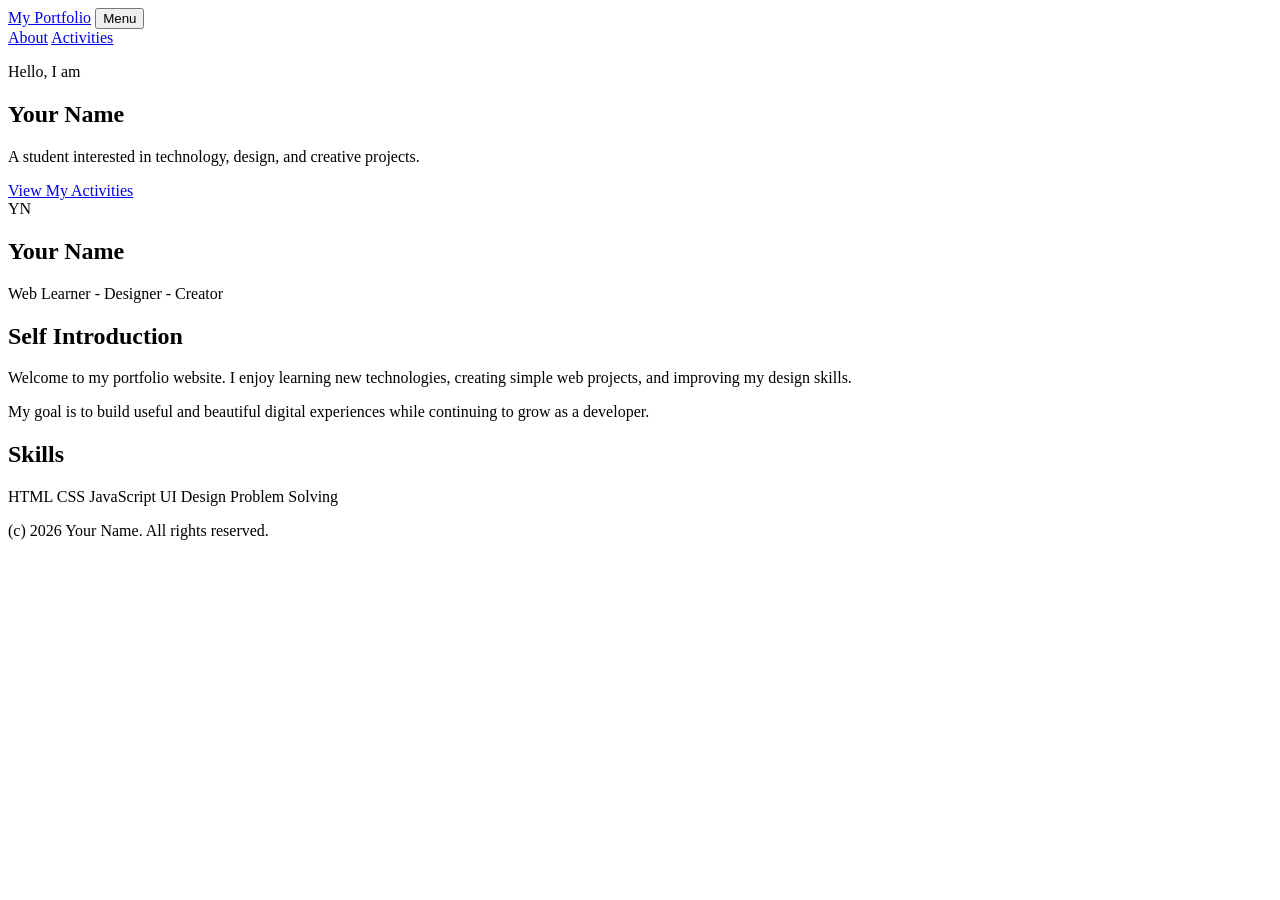
==== index.html @ 1618589e "Create index.html" ====
<!DOCTYPE html>
<html lang="en">
<head>
  <meta charset="UTF-8" />
  <meta name="viewport" content="width=device-width, initial-scale=1.0" />
  <title>My Portfolio</title>
  <link rel="stylesheet" href="style.css" />
</head>
<body>
  <header class="navbar">
    <a class="logo" href="index.html">My Portfolio</a>
    <button class="menu-btn" id="menuBtn" aria-label="Open navigation">Menu</button>
    <nav class="nav-links" id="navLinks">
      <a href="index.html" class="active">About</a>
      <a href="activities.html">Activities</a>
    </nav>
  </header>

  <main>
    <section class="hero">
      <div class="hero-text">
        <p class="label">Hello, I am</p>
        <h1>Your Name</h1>
        <p class="subtitle">
          A student interested in technology, design, and creative projects.
        </p>
        <a href="activities.html" class="btn">View My Activities</a>
      </div>

      <div class="profile-card">
        <div class="avatar">YN</div>
        <h2>Your Name</h2>
        <p>Web Learner - Designer - Creator</p>
      </div>
    </section>

    <section class="section">
      <h2>Self Introduction</h2>
      <div class="card">
        <p>
          Welcome to my portfolio website. I enjoy learning new technologies,
          creating simple web projects, and improving my design skills.
        </p>
        <p>
          My goal is to build useful and beautiful digital experiences while
          continuing to grow as a developer.
        </p>
      </div>
    </section>

    <section class="section">
      <h2>Skills</h2>
      <div class="skills">
        <span>HTML</span>
        <span>CSS</span>
        <span>JavaScript</span>
        <span>UI Design</span>
        <span>Problem Solving</span>
      </div>
    </section>
  </main>

  <footer>
    <p>(c) 2026 Your Name. All rights reserved.</p>
  </footer>

  <script src="script.js"></script>
</body>
</html>
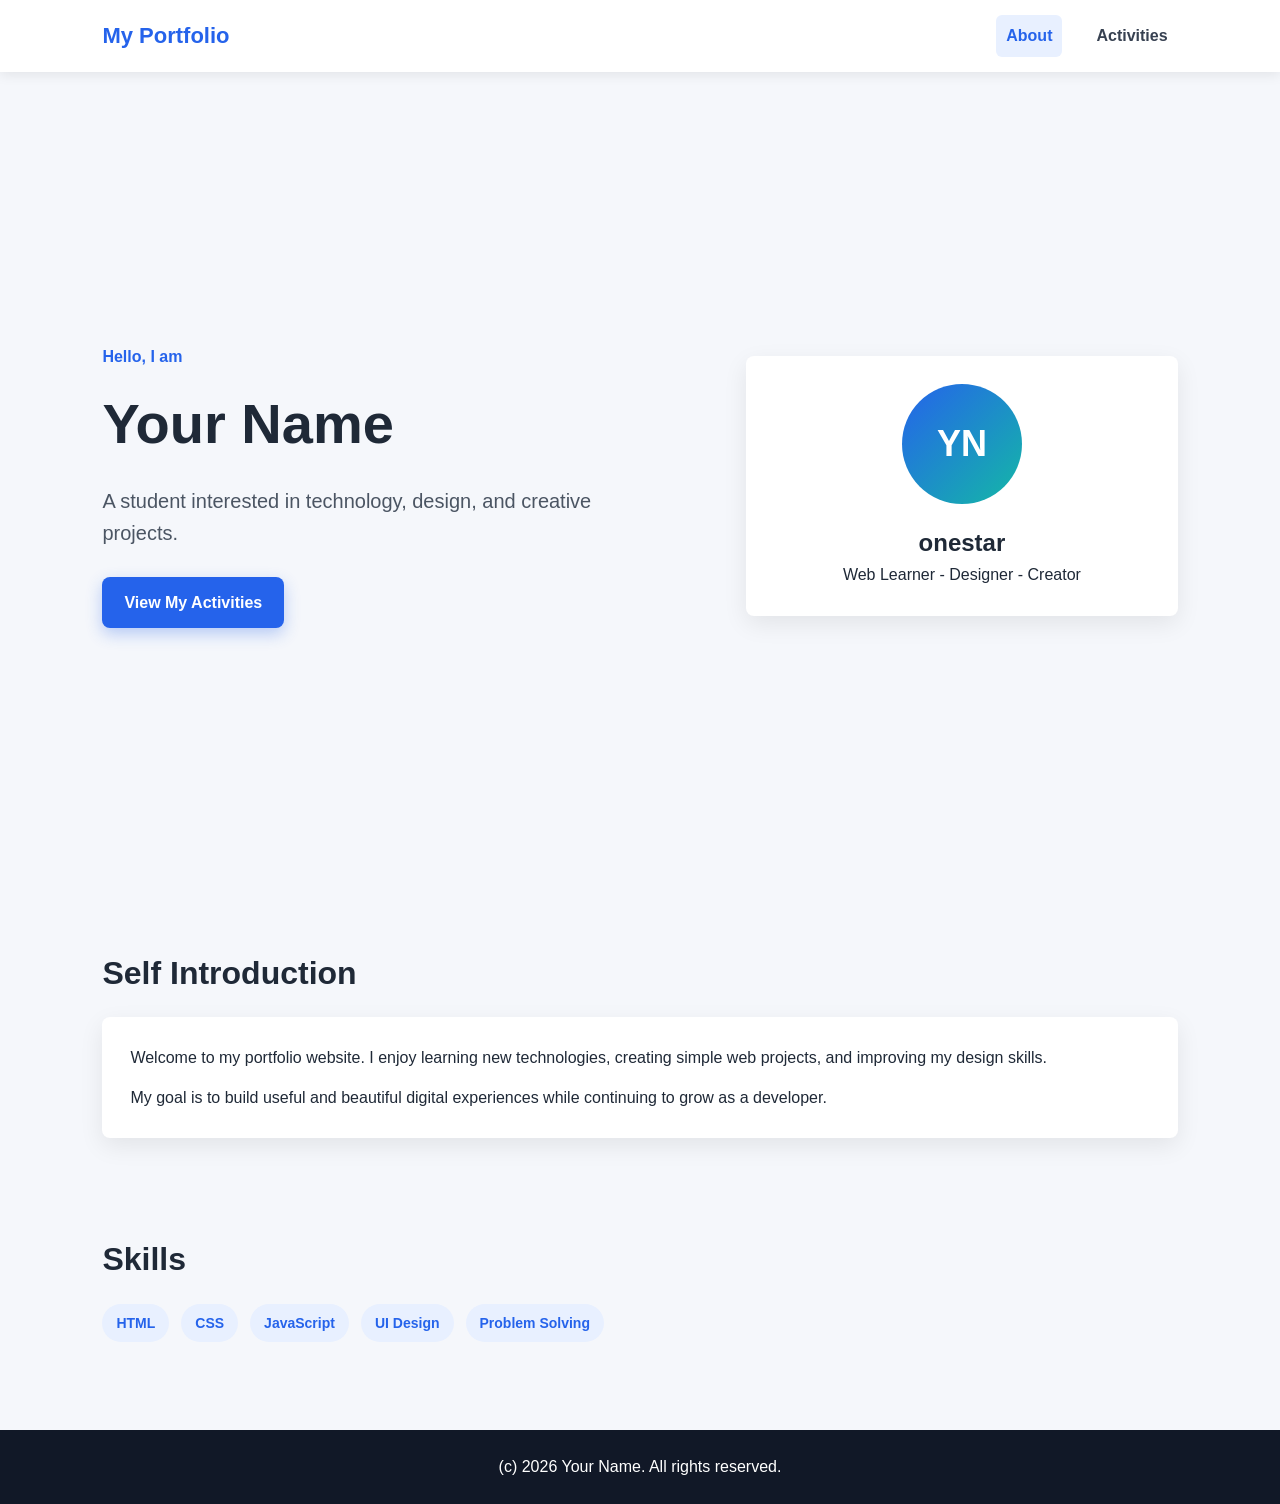
==== commit 6355aab4: "Update index.html" ====
--- a/index.html
+++ b/index.html
@@ -29,7 +29,7 @@
 
       <div class="profile-card">
         <div class="avatar">YN</div>
-        <h2>Your Name</h2>
+        <h2>onestar</h2>
         <p>Web Learner - Designer - Creator</p>
       </div>
     </section>
--- a/style.css
+++ b/style.css
@@ -0,0 +1,241 @@
+* {
+  box-sizing: border-box;
+  margin: 0;
+  padding: 0;
+}
+
+body {
+  font-family: Arial, sans-serif;
+  background: #f5f7fb;
+  color: #1f2937;
+  line-height: 1.6;
+}
+
+.navbar {
+  height: 72px;
+  padding: 0 8%;
+  background: #ffffff;
+  display: flex;
+  align-items: center;
+  justify-content: space-between;
+  box-shadow: 0 3px 12px rgba(0, 0, 0, 0.08);
+  position: sticky;
+  top: 0;
+  z-index: 10;
+}
+
+.logo {
+  font-size: 22px;
+  font-weight: 700;
+  color: #2563eb;
+  text-decoration: none;
+}
+
+.nav-links {
+  display: flex;
+  gap: 24px;
+}
+
+.nav-links a {
+  color: #374151;
+  text-decoration: none;
+  font-weight: 600;
+  padding: 8px 10px;
+  border-radius: 6px;
+}
+
+.nav-links a:hover,
+.nav-links a.active {
+  background: #e8f0ff;
+  color: #2563eb;
+}
+
+.menu-btn {
+  display: none;
+  border: none;
+  background: #2563eb;
+  color: #ffffff;
+  font-size: 22px;
+  padding: 6px 12px;
+  border-radius: 6px;
+  cursor: pointer;
+}
+
+main {
+  width: 84%;
+  max-width: 1100px;
+  margin: 0 auto;
+}
+
+.hero {
+  min-height: calc(100vh - 72px);
+  display: grid;
+  grid-template-columns: 1.4fr 1fr;
+  align-items: center;
+  gap: 40px;
+}
+
+.label {
+  color: #2563eb;
+  font-weight: 700;
+  margin-bottom: 10px;
+}
+
+.hero h1 {
+  font-size: 56px;
+  margin-bottom: 16px;
+}
+
+.subtitle {
+  font-size: 20px;
+  color: #4b5563;
+  margin-bottom: 28px;
+  max-width: 560px;
+}
+
+.btn {
+  display: inline-block;
+  background: #2563eb;
+  color: #ffffff;
+  text-decoration: none;
+  padding: 13px 22px;
+  border-radius: 8px;
+  font-weight: 700;
+  box-shadow: 0 6px 16px rgba(37, 99, 235, 0.3);
+}
+
+.btn:hover {
+  background: #1d4ed8;
+}
+
+.profile-card,
+.card,
+.activity-card {
+  background: #ffffff;
+  border-radius: 8px;
+  padding: 28px;
+  box-shadow: 0 8px 24px rgba(0, 0, 0, 0.08);
+}
+
+.profile-card {
+  text-align: center;
+}
+
+.avatar {
+  width: 120px;
+  height: 120px;
+  background: linear-gradient(135deg, #2563eb, #14b8a6);
+  color: #ffffff;
+  border-radius: 50%;
+  display: grid;
+  place-items: center;
+  font-size: 36px;
+  font-weight: 700;
+  margin: 0 auto 20px;
+}
+
+.section {
+  padding: 48px 0;
+}
+
+.section h2,
+.page-title h1 {
+  margin-bottom: 18px;
+  font-size: 32px;
+}
+
+.card p + p {
+  margin-top: 14px;
+}
+
+.skills {
+  display: flex;
+  flex-wrap: wrap;
+  gap: 12px;
+}
+
+.skills span,
+.tag {
+  background: #e8f0ff;
+  color: #2563eb;
+  padding: 8px 14px;
+  border-radius: 999px;
+  font-weight: 700;
+  font-size: 14px;
+}
+
+.page-title {
+  padding: 70px 0 36px;
+}
+
+.page-title p {
+  color: #4b5563;
+  font-size: 18px;
+}
+
+.activity-grid {
+  display: grid;
+  grid-template-columns: repeat(2, 1fr);
+  gap: 24px;
+  padding-bottom: 60px;
+}
+
+.activity-card h2 {
+  margin-bottom: 12px;
+}
+
+.activity-card p {
+  margin-bottom: 18px;
+  color: #4b5563;
+}
+
+footer {
+  text-align: center;
+  background: #111827;
+  color: #ffffff;
+  padding: 24px;
+  margin-top: 40px;
+}
+
+@media (max-width: 768px) {
+  .menu-btn {
+    display: block;
+  }
+
+  .nav-links {
+    position: absolute;
+    top: 72px;
+    right: 8%;
+    background: #ffffff;
+    width: 220px;
+    flex-direction: column;
+    gap: 8px;
+    padding: 16px;
+    border-radius: 8px;
+    box-shadow: 0 8px 24px rgba(0, 0, 0, 0.12);
+    display: none;
+  }
+
+  .nav-links.show {
+    display: flex;
+  }
+
+  .hero {
+    grid-template-columns: 1fr;
+    padding: 48px 0;
+    text-align: center;
+  }
+
+  .hero h1 {
+    font-size: 42px;
+  }
+
+  .subtitle {
+    margin-left: auto;
+    margin-right: auto;
+  }
+
+  .activity-grid {
+    grid-template-columns: 1fr;
+  }
+}
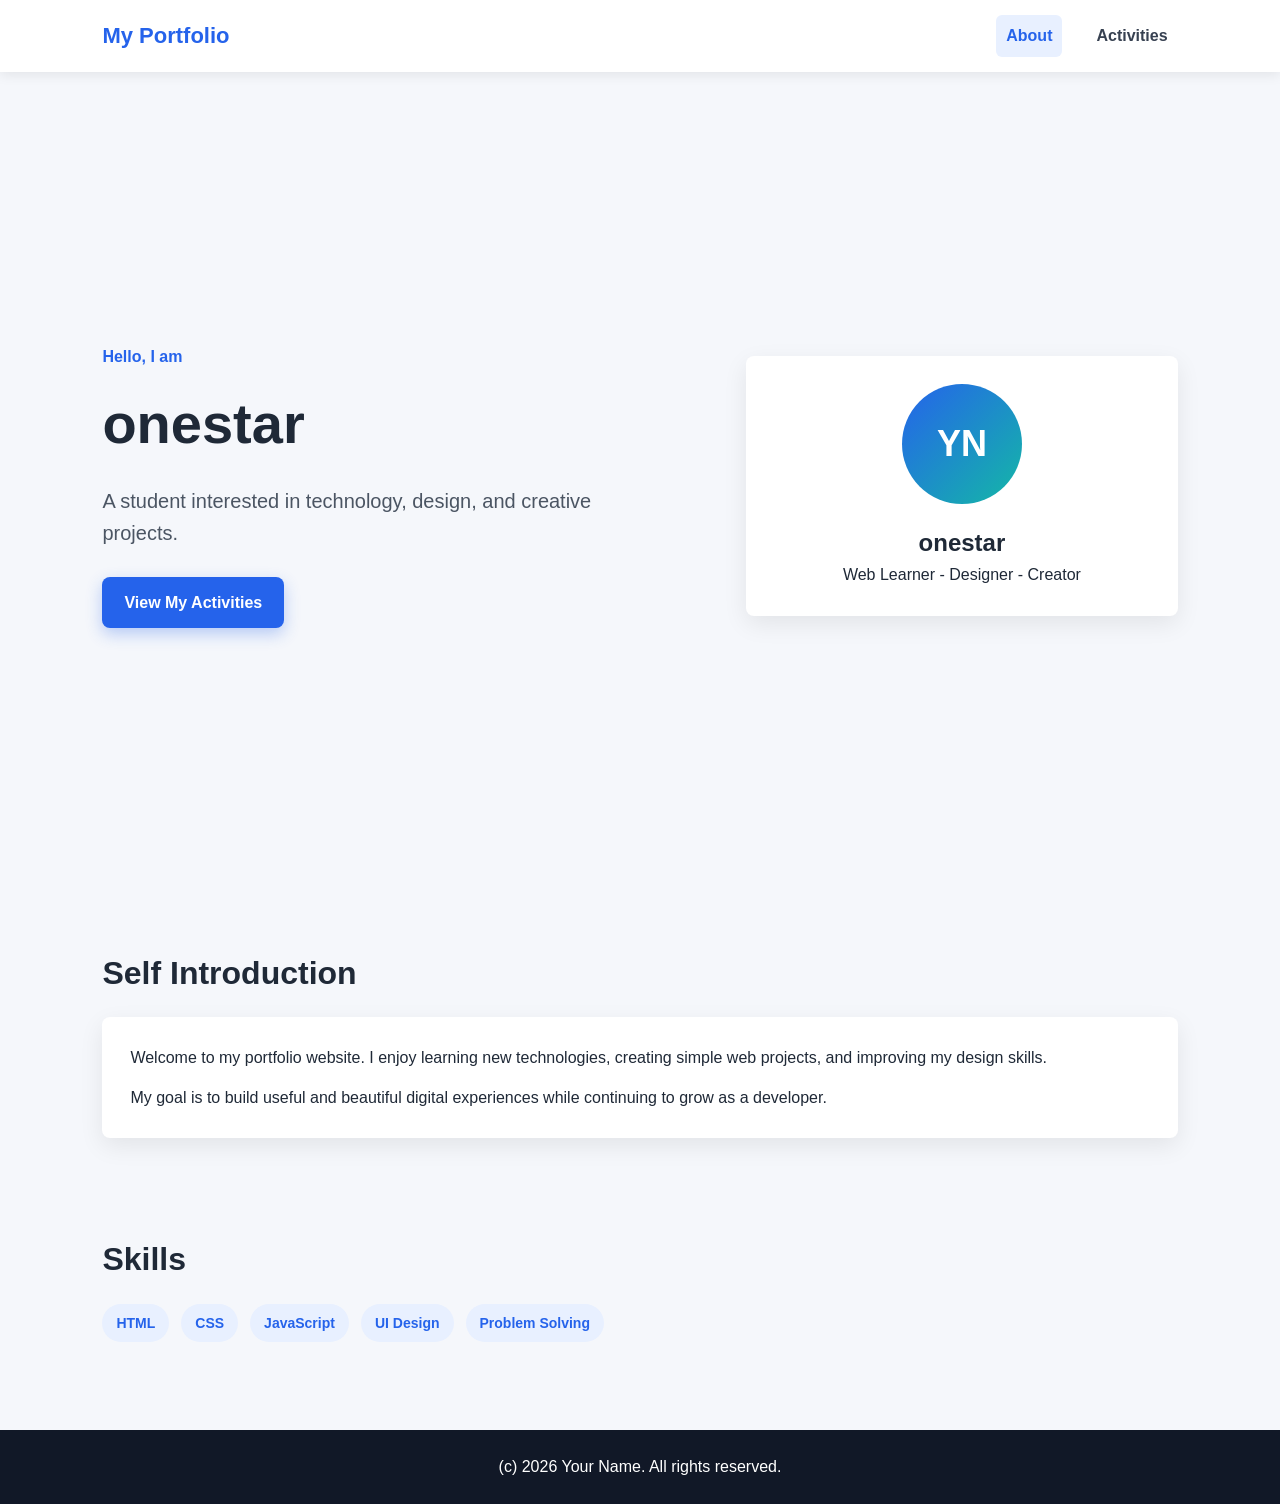
==== commit 7e4055a2: "Update index.html" ====
--- a/index.html
+++ b/index.html
@@ -20,7 +20,7 @@
     <section class="hero">
       <div class="hero-text">
         <p class="label">Hello, I am</p>
-        <h1>Your Name</h1>
+        <h1>onestar</h1>
         <p class="subtitle">
           A student interested in technology, design, and creative projects.
         </p>
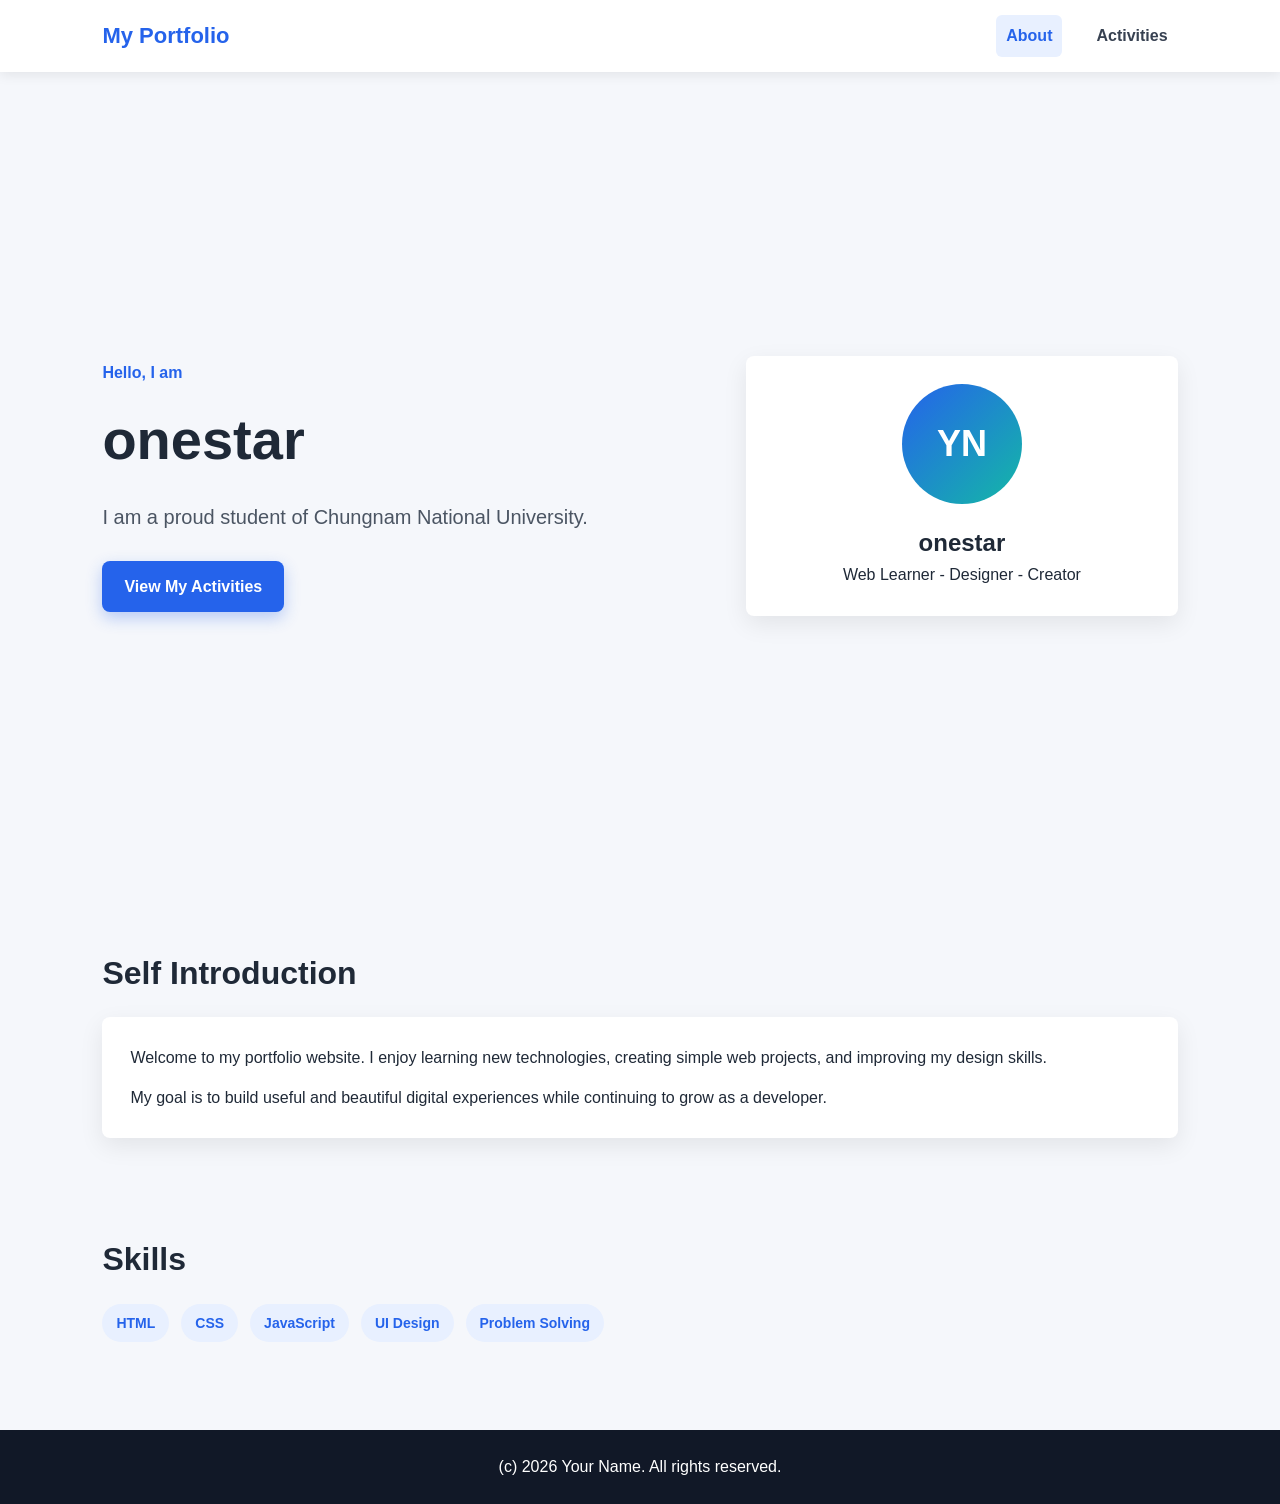
==== commit 058a5ce7: "Update index.html" ====
--- a/index.html
+++ b/index.html
@@ -22,7 +22,7 @@
         <p class="label">Hello, I am</p>
         <h1>onestar</h1>
         <p class="subtitle">
-          A student interested in technology, design, and creative projects.
+          I am a proud student of Chungnam National University.
         </p>
         <a href="activities.html" class="btn">View My Activities</a>
       </div>
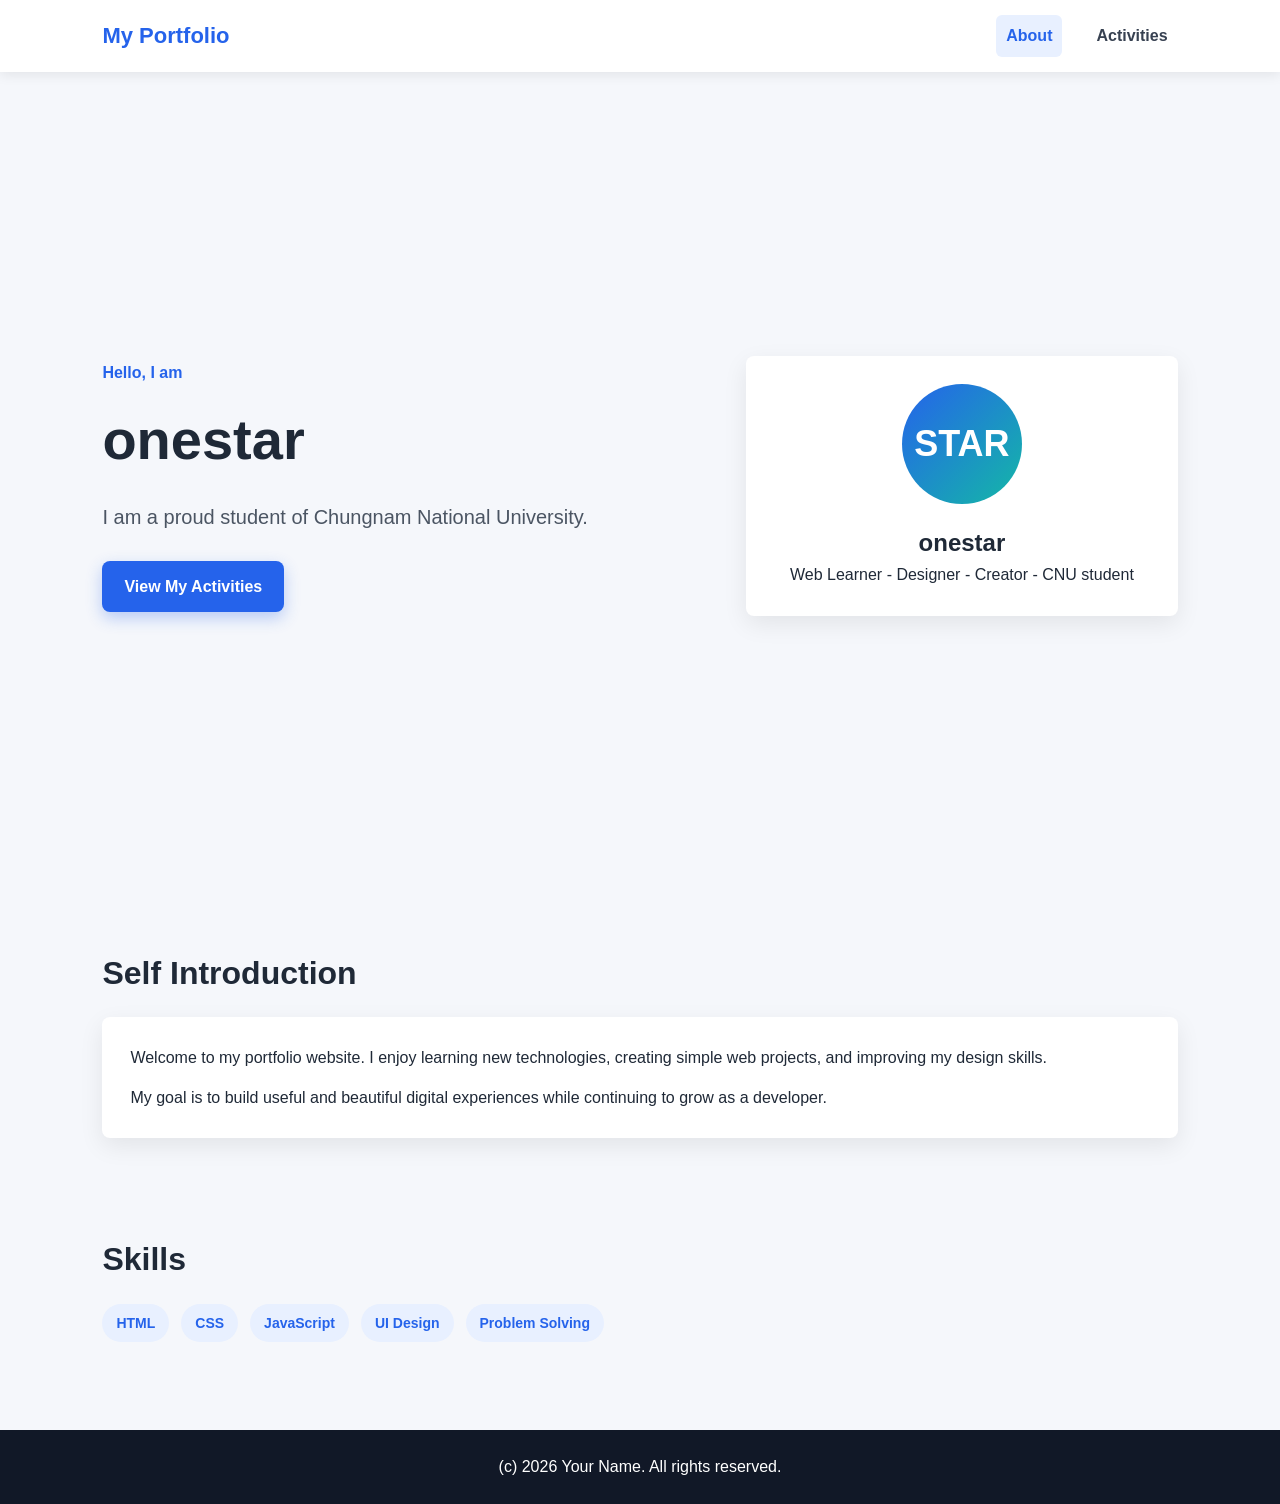
==== commit d9781d6d: "Update index.html" ====
--- a/index.html
+++ b/index.html
@@ -28,9 +28,9 @@
       </div>
 
       <div class="profile-card">
-        <div class="avatar">YN</div>
+        <div class="avatar">STAR</div>
         <h2>onestar</h2>
-        <p>Web Learner - Designer - Creator</p>
+        <p>Web Learner - Designer - Creator - CNU student</p>
       </div>
     </section>
 
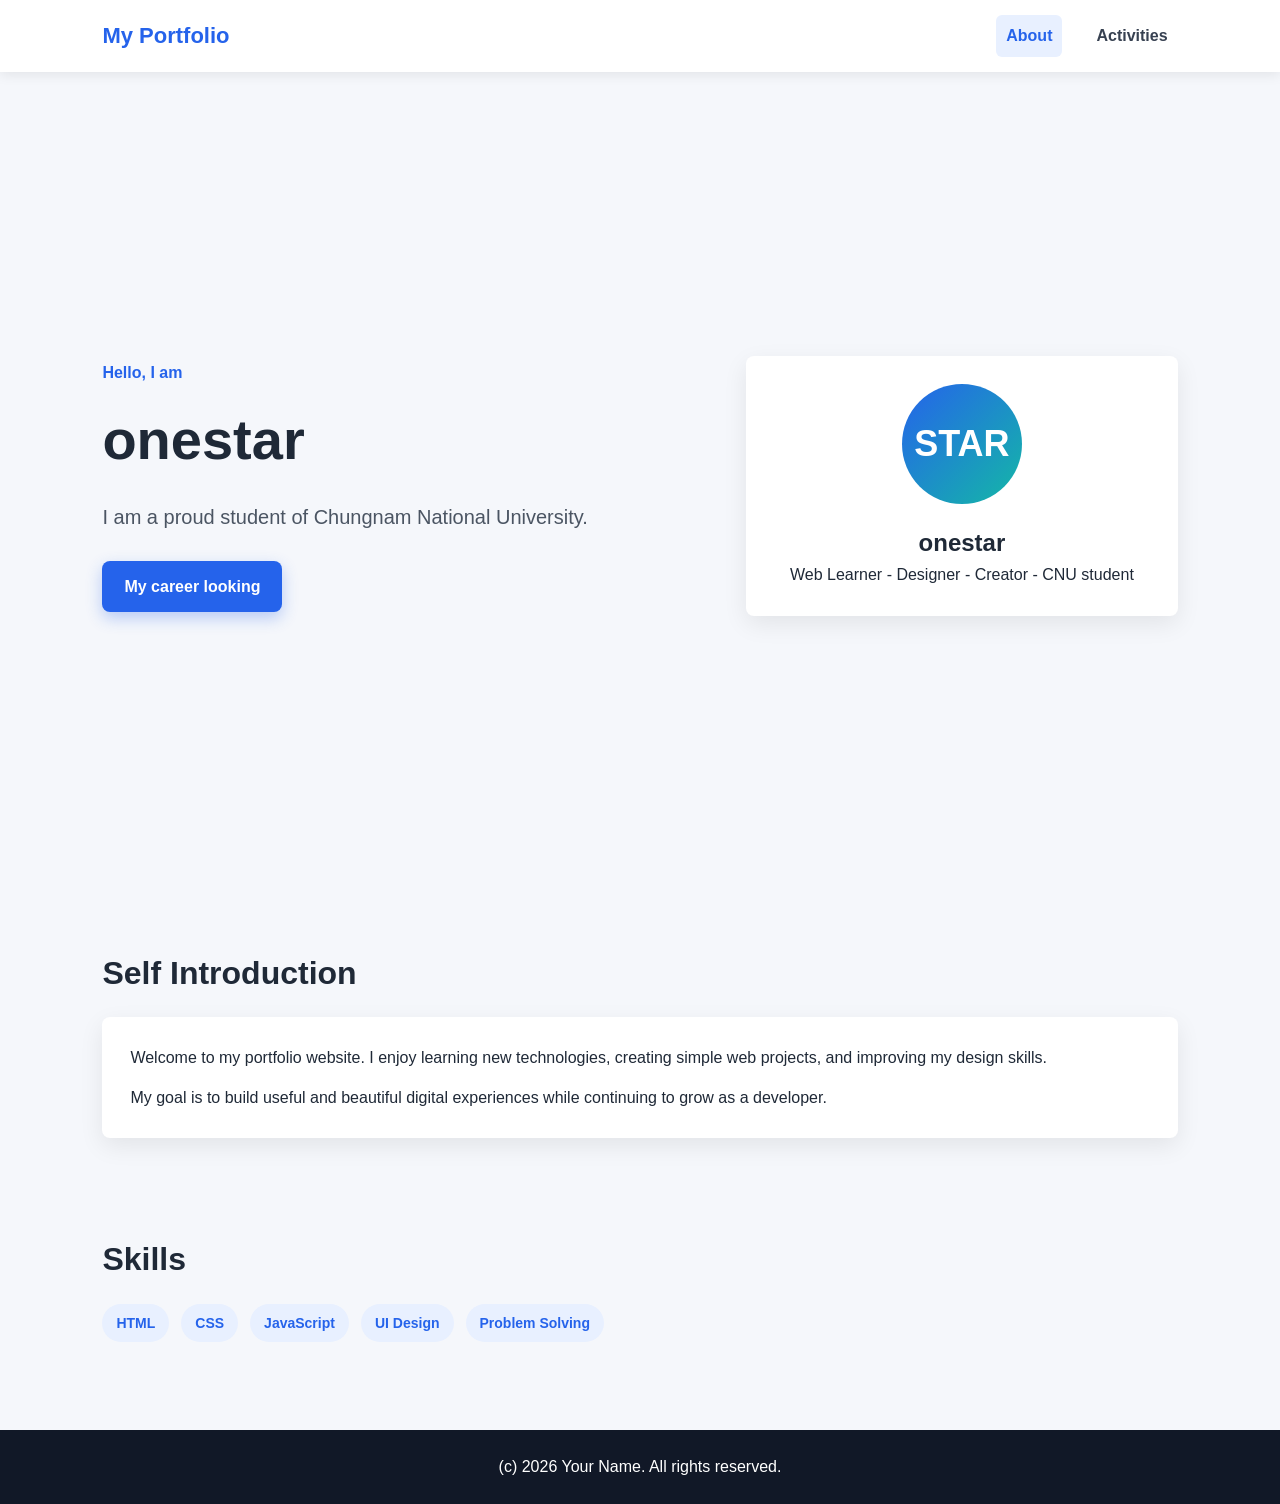
==== commit b0efaf35: "Update index.html" ====
--- a/index.html
+++ b/index.html
@@ -24,7 +24,7 @@
         <p class="subtitle">
           I am a proud student of Chungnam National University.
         </p>
-        <a href="activities.html" class="btn">View My Activities</a>
+        <a href="activities.html" class="btn">My career looking</a>
       </div>
 
       <div class="profile-card">
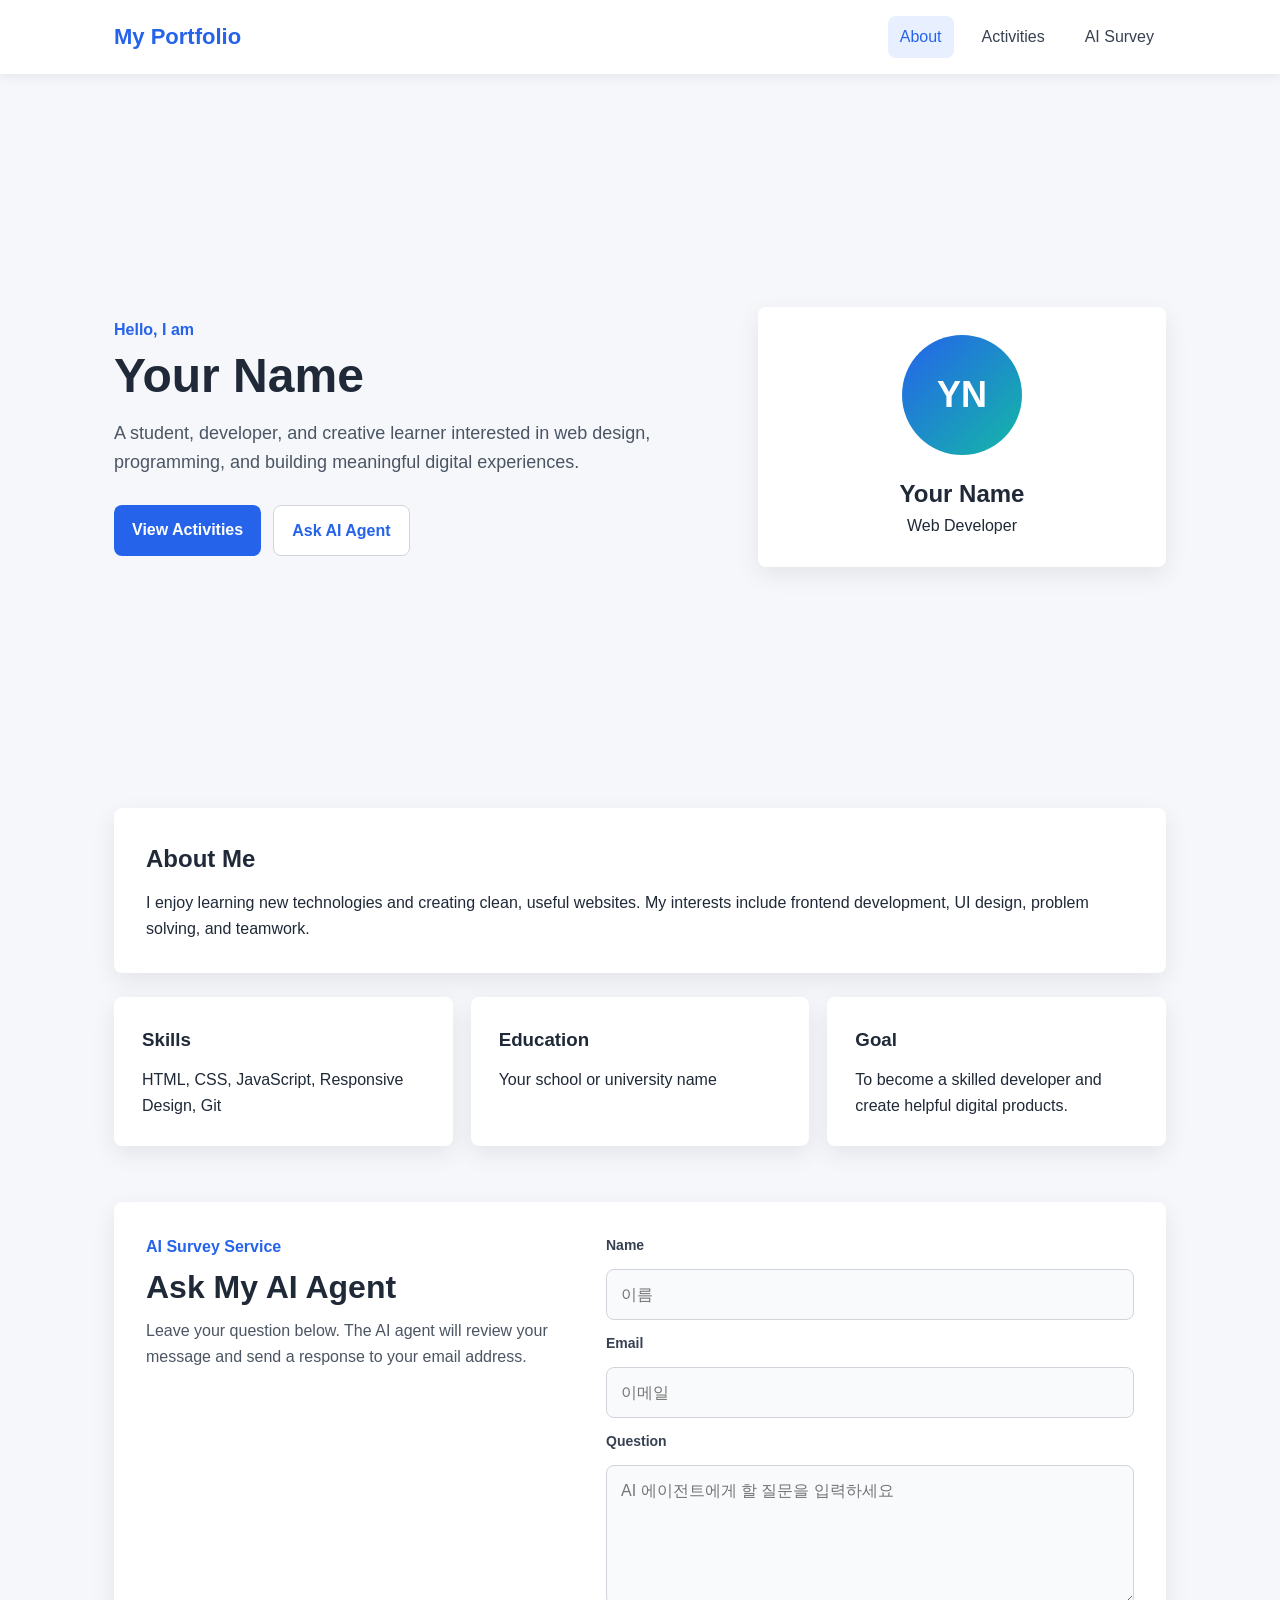
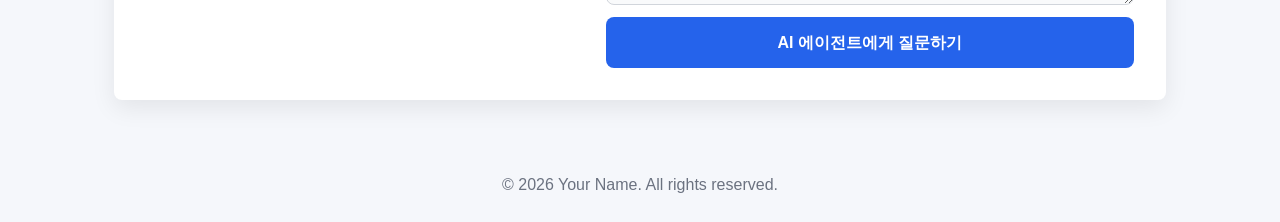
==== commit e68c6c05: "Add files via upload" ====
--- a/index.html
+++ b/index.html
@@ -7,61 +7,97 @@
   <link rel="stylesheet" href="style.css" />
 </head>
 <body>
-  <header class="navbar">
-    <a class="logo" href="index.html">My Portfolio</a>
-    <button class="menu-btn" id="menuBtn" aria-label="Open navigation">Menu</button>
-    <nav class="nav-links" id="navLinks">
-      <a href="index.html" class="active">About</a>
-      <a href="activities.html">Activities</a>
+  <header class="app-bar">
+    <nav class="nav">
+      <a href="index.html" class="logo">My Portfolio</a>
+
+      <button class="menu-btn" id="menuBtn" aria-label="Open menu">&#9776;</button>
+
+      <div class="nav-links" id="navLinks">
+        <a href="index.html" class="active">About</a>
+        <a href="activities.html">Activities</a>
+        <a href="#ai-survey">AI Survey</a>
+      </div>
     </nav>
   </header>
 
   <main>
     <section class="hero">
-      <div class="hero-text">
-        <p class="label">Hello, I am</p>
-        <h1>onestar</h1>
+      <div class="hero-content">
+        <p class="eyebrow">Hello, I am</p>
+        <h1>Your Name</h1>
         <p class="subtitle">
-          I am a proud student of Chungnam National University.
+          A student, developer, and creative learner interested in web design,
+          programming, and building meaningful digital experiences.
         </p>
-        <a href="activities.html" class="btn">My career looking</a>
+
+        <div class="hero-actions">
+          <a href="activities.html" class="btn primary">View Activities</a>
+          <a href="#ai-survey" class="btn secondary">Ask AI Agent</a>
+        </div>
       </div>
 
       <div class="profile-card">
-        <div class="avatar">STAR</div>
-        <h2>onestar</h2>
-        <p>Web Learner - Designer - Creator - CNU student</p>
+        <div class="avatar">YN</div>
+        <h2>Your Name</h2>
+        <p>Web Developer</p>
       </div>
     </section>
 
     <section class="section">
-      <h2>Self Introduction</h2>
-      <div class="card">
-        <p>
-          Welcome to my portfolio website. I enjoy learning new technologies,
-          creating simple web projects, and improving my design skills.
-        </p>
-        <p>
-          My goal is to build useful and beautiful digital experiences while
-          continuing to grow as a developer.
-        </p>
+      <h2>About Me</h2>
+      <p>
+        I enjoy learning new technologies and creating clean, useful websites.
+        My interests include frontend development, UI design, problem solving,
+        and teamwork.
+      </p>
+    </section>
+
+    <section class="grid-section">
+      <div class="info-card">
+        <h3>Skills</h3>
+        <p>HTML, CSS, JavaScript, Responsive Design, Git</p>
+      </div>
+
+      <div class="info-card">
+        <h3>Education</h3>
+        <p>Your school or university name</p>
+      </div>
+
+      <div class="info-card">
+        <h3>Goal</h3>
+        <p>To become a skilled developer and create helpful digital products.</p>
       </div>
     </section>
 
-    <section class="section">
-      <h2>Skills</h2>
-      <div class="skills">
-        <span>HTML</span>
-        <span>CSS</span>
-        <span>JavaScript</span>
-        <span>UI Design</span>
-        <span>Problem Solving</span>
+    <section class="ai-service-section" id="ai-survey">
+      <div class="ai-service-copy">
+        <p class="eyebrow">AI Survey Service</p>
+        <h2>Ask My AI Agent</h2>
+        <p>
+          Leave your question below. The AI agent will review your message and
+          send a response to your email address.
+        </p>
       </div>
+
+      <form class="contact-form" id="contactForm">
+        <label for="visitorName">Name</label>
+        <input type="text" id="visitorName" placeholder="&#51060;&#47492;" required>
+
+        <label for="visitorEmail">Email</label>
+        <input type="email" id="visitorEmail" placeholder="&#51060;&#47700;&#51068;" required>
+
+        <label for="visitorMessage">Question</label>
+        <textarea id="visitorMessage" placeholder="AI &#50640;&#51060;&#51204;&#53944;&#50640;&#44172; &#54624; &#51656;&#47928;&#51012; &#51077;&#47141;&#54616;&#49464;&#50836;" required></textarea>
+
+        <button type="submit">AI &#50640;&#51060;&#51204;&#53944;&#50640;&#44172; &#51656;&#47928;&#54616;&#44592;</button>
+        <div id="responseMessage" class="response-message" aria-live="polite"></div>
+      </form>
     </section>
   </main>
 
   <footer>
-    <p>(c) 2026 Your Name. All rights reserved.</p>
+    <p>&copy; 2026 Your Name. All rights reserved.</p>
   </footer>
 
   <script src="script.js"></script>
--- a/style.css
+++ b/style.css
@@ -5,25 +5,29 @@
 }
 
 body {
-  font-family: Arial, sans-serif;
+  font-family: Arial, Helvetica, sans-serif;
   background: #f5f7fb;
   color: #1f2937;
   line-height: 1.6;
 }
 
-.navbar {
-  height: 72px;
-  padding: 0 8%;
-  background: #ffffff;
-  display: flex;
-  align-items: center;
-  justify-content: space-between;
-  box-shadow: 0 3px 12px rgba(0, 0, 0, 0.08);
+.app-bar {
+  background: #ffffff;
+  box-shadow: 0 2px 12px rgba(0, 0, 0, 0.08);
   position: sticky;
   top: 0;
   z-index: 10;
 }
 
+.nav {
+  max-width: 1100px;
+  margin: 0 auto;
+  padding: 16px 24px;
+  display: flex;
+  justify-content: space-between;
+  align-items: center;
+}
+
 .logo {
   font-size: 22px;
   font-weight: 700;
@@ -33,15 +37,15 @@
 
 .nav-links {
   display: flex;
-  gap: 24px;
+  gap: 16px;
 }
 
 .nav-links a {
   color: #374151;
   text-decoration: none;
-  font-weight: 600;
-  padding: 8px 10px;
-  border-radius: 6px;
+  padding: 8px 12px;
+  border-radius: 8px;
+  transition: 0.2s;
 }
 
 .nav-links a:hover,
@@ -57,64 +61,86 @@
   color: #ffffff;
   font-size: 22px;
   padding: 6px 12px;
-  border-radius: 6px;
+  border-radius: 8px;
   cursor: pointer;
 }
 
 main {
-  width: 84%;
   max-width: 1100px;
   margin: 0 auto;
+  padding: 48px 24px;
 }
 
 .hero {
-  min-height: calc(100vh - 72px);
-  display: grid;
-  grid-template-columns: 1.4fr 1fr;
+  display: grid;
+  grid-template-columns: 1.5fr 1fr;
+  gap: 32px;
   align-items: center;
-  gap: 40px;
-}
-
-.label {
-  color: #2563eb;
-  font-weight: 700;
-  margin-bottom: 10px;
-}
-
-.hero h1 {
-  font-size: 56px;
+  min-height: 70vh;
+}
+
+.eyebrow {
+  color: #2563eb;
+  font-weight: 700;
+  margin-bottom: 8px;
+}
+
+h1 {
+  font-size: 48px;
+  line-height: 1.1;
   margin-bottom: 16px;
 }
 
 .subtitle {
-  font-size: 20px;
+  font-size: 18px;
   color: #4b5563;
-  margin-bottom: 28px;
-  max-width: 560px;
+  max-width: 620px;
+}
+
+.hero-actions {
+  margin-top: 28px;
+  display: flex;
+  gap: 12px;
+  flex-wrap: wrap;
 }
 
 .btn {
   display: inline-block;
+  padding: 12px 18px;
+  border-radius: 8px;
+  text-decoration: none;
+  font-weight: 700;
+  transition: 0.2s;
+}
+
+.btn.primary {
   background: #2563eb;
   color: #ffffff;
-  text-decoration: none;
-  padding: 13px 22px;
-  border-radius: 8px;
-  font-weight: 700;
-  box-shadow: 0 6px 16px rgba(37, 99, 235, 0.3);
-}
-
-.btn:hover {
+}
+
+.btn.primary:hover {
   background: #1d4ed8;
 }
 
+.btn.secondary {
+  background: #ffffff;
+  color: #2563eb;
+  border: 1px solid #d1d5db;
+}
+
 .profile-card,
-.card,
+.info-card,
+.activity-card,
+.section {
+  background: #ffffff;
+  border-radius: 8px;
+  box-shadow: 0 8px 24px rgba(0, 0, 0, 0.08);
+}
+
+.profile-card,
+.info-card,
 .activity-card {
-  background: #ffffff;
-  border-radius: 8px;
   padding: 28px;
-  box-shadow: 0 8px 24px rgba(0, 0, 0, 0.08);
 }
 
 .profile-card {
@@ -124,77 +150,161 @@
 .avatar {
   width: 120px;
   height: 120px;
+  margin: 0 auto 20px;
+  border-radius: 50%;
   background: linear-gradient(135deg, #2563eb, #14b8a6);
   color: #ffffff;
-  border-radius: 50%;
   display: grid;
   place-items: center;
   font-size: 36px;
   font-weight: 700;
-  margin: 0 auto 20px;
 }
 
 .section {
-  padding: 48px 0;
+  margin-top: 56px;
+  padding: 32px;
 }
 
 .section h2,
-.page-title h1 {
-  margin-bottom: 18px;
+.grid-section h3 {
+  margin-bottom: 12px;
+}
+
+.grid-section {
+  margin-top: 24px;
+  display: grid;
+  grid-template-columns: repeat(3, 1fr);
+  gap: 18px;
+}
+
+.ai-service-section {
+  margin-top: 56px;
+  display: grid;
+  grid-template-columns: 0.9fr 1.1fr;
+  gap: 28px;
+  align-items: start;
+  background: #ffffff;
+  border-radius: 8px;
+  padding: 32px;
+  box-shadow: 0 8px 24px rgba(0, 0, 0, 0.08);
+}
+
+.ai-service-copy h2 {
   font-size: 32px;
-}
-
-.card p + p {
-  margin-top: 14px;
-}
-
-.skills {
-  display: flex;
-  flex-wrap: wrap;
+  line-height: 1.2;
+  margin-bottom: 12px;
+}
+
+.ai-service-copy p:last-child {
+  color: #4b5563;
+}
+
+.contact-form {
+  display: grid;
   gap: 12px;
 }
 
-.skills span,
-.tag {
-  background: #e8f0ff;
-  color: #2563eb;
-  padding: 8px 14px;
-  border-radius: 999px;
-  font-weight: 700;
+.contact-form label {
   font-size: 14px;
-}
-
-.page-title {
-  padding: 70px 0 36px;
-}
-
-.page-title p {
+  font-weight: 700;
+  color: #374151;
+}
+
+.contact-form input,
+.contact-form textarea {
+  width: 100%;
+  border: 1px solid #d1d5db;
+  border-radius: 8px;
+  padding: 12px 14px;
+  font: inherit;
+  color: #1f2937;
+  background: #f9fafb;
+  transition: border-color 0.2s, box-shadow 0.2s, background 0.2s;
+}
+
+.contact-form textarea {
+  min-height: 140px;
+  resize: vertical;
+}
+
+.contact-form input:focus,
+.contact-form textarea:focus {
+  outline: none;
+  border-color: #2563eb;
+  background: #ffffff;
+  box-shadow: 0 0 0 4px rgba(37, 99, 235, 0.12);
+}
+
+.contact-form button {
+  border: none;
+  border-radius: 8px;
+  padding: 13px 18px;
+  background: #2563eb;
+  color: #ffffff;
+  font: inherit;
+  font-weight: 700;
+  cursor: pointer;
+  transition: background 0.2s, transform 0.2s;
+}
+
+.contact-form button:hover {
+  background: #1d4ed8;
+  transform: translateY(-1px);
+}
+
+.response-message {
+  display: none;
+  margin-top: 4px;
+  font-weight: 700;
+}
+
+.page-header {
+  text-align: center;
+  margin-bottom: 36px;
+}
+
+.page-header p {
   color: #4b5563;
   font-size: 18px;
 }
 
-.activity-grid {
-  display: grid;
-  grid-template-columns: repeat(2, 1fr);
-  gap: 24px;
-  padding-bottom: 60px;
+.activity-list {
+  display: grid;
+  gap: 20px;
+}
+
+.activity-card {
+  transition: 0.2s;
+}
+
+.activity-card:hover {
+  transform: translateY(-4px);
 }
 
 .activity-card h2 {
-  margin-bottom: 12px;
-}
-
-.activity-card p {
-  margin-bottom: 18px;
-  color: #4b5563;
+  margin: 12px 0 8px;
+}
+
+.chip {
+  display: inline-block;
+  background: #e8f0ff;
+  color: #2563eb;
+  padding: 6px 10px;
+  border-radius: 999px;
+  font-size: 14px;
+  font-weight: 700;
+}
+
+.date {
+  margin-top: 12px;
+  color: #6b7280;
+  font-size: 14px;
 }
 
 footer {
   text-align: center;
-  background: #111827;
-  color: #ffffff;
   padding: 24px;
-  margin-top: 40px;
+  color: #6b7280;
 }
 
 @media (max-width: 768px) {
@@ -203,17 +313,16 @@
   }
 
   .nav-links {
+    display: none;
     position: absolute;
-    top: 72px;
-    right: 8%;
+    top: 68px;
+    right: 24px;
+    left: 24px;
     background: #ffffff;
-    width: 220px;
-    flex-direction: column;
-    gap: 8px;
     padding: 16px;
     border-radius: 8px;
     box-shadow: 0 8px 24px rgba(0, 0, 0, 0.12);
-    display: none;
+    flex-direction: column;
   }
 
   .nav-links.show {
@@ -222,20 +331,19 @@
 
   .hero {
     grid-template-columns: 1fr;
-    padding: 48px 0;
-    text-align: center;
-  }
-
-  .hero h1 {
-    font-size: 42px;
-  }
-
-  .subtitle {
-    margin-left: auto;
-    margin-right: auto;
-  }
-
-  .activity-grid {
+    min-height: auto;
+  }
+
+  h1 {
+    font-size: 36px;
+  }
+
+  .grid-section {
     grid-template-columns: 1fr;
   }
-}
+
+  .ai-service-section {
+    grid-template-columns: 1fr;
+    padding: 24px;
+  }
+}
